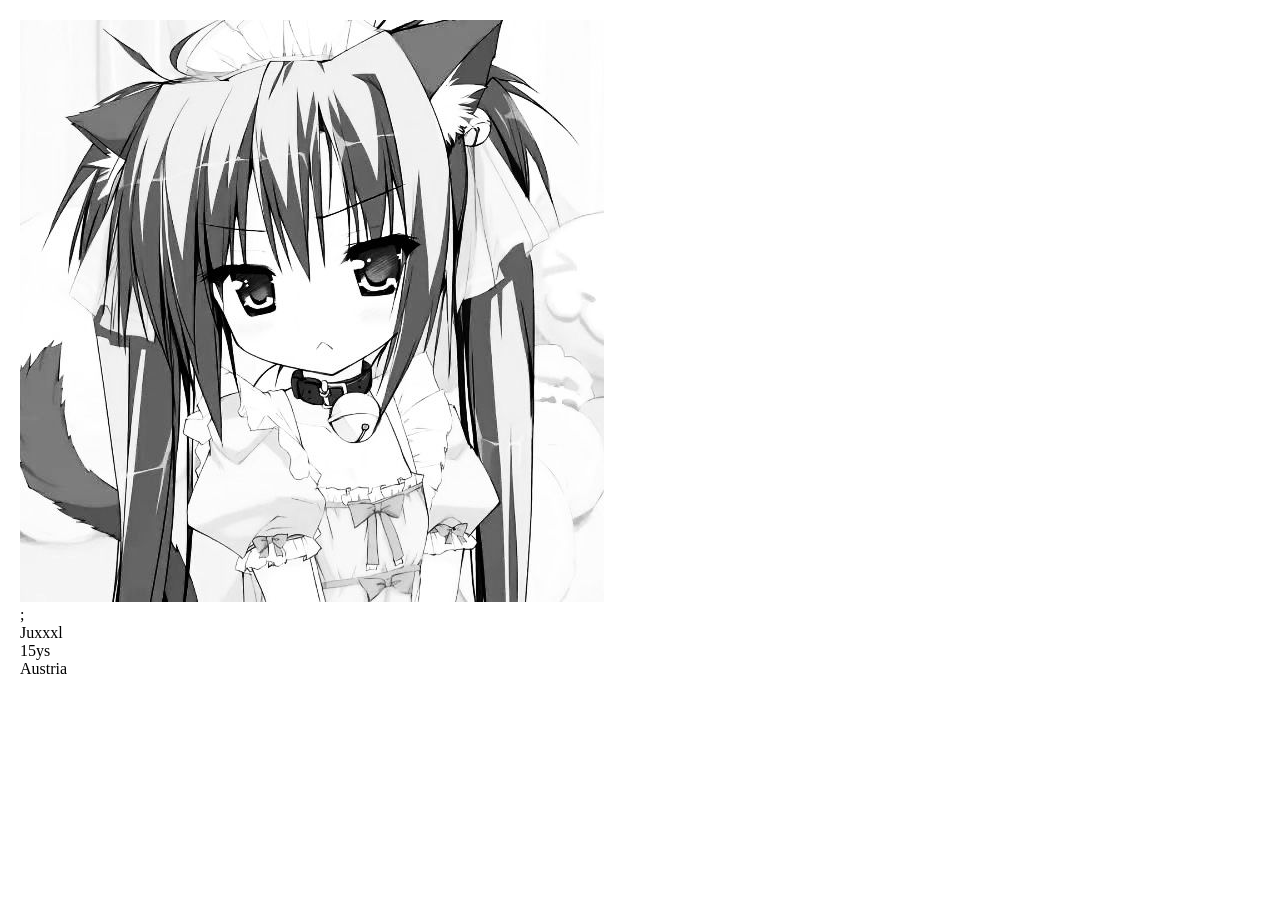
==== index.html @ 82cc0b57 "added files" ====
<!DOCTYPE html>
<html lang="en">
<head>
  <meta charset="UTF-8">
  <meta name="viewport" content="width=device-width, initial-scale=1">
  <title>My Page</title>
  <link rel="stylesheet" href="style.css">
  <link href="https://fonts.googleapis.com/css2?family=Russo+One&display=swap" rel="stylesheet">
</head>
<body>

  <div class="main-card">

    <div class="info-card">

      <img src="assets/pfp.jpg" alt="my pfp">;

      <p class="self info">Juxxxl</p>
      <p class="self info">15ys</p>
      <p class="self info">Austria</p>

      <div class ="social-links">

        <a

      </div>


    </div>

    <div class="bio-card">



    </div>

  </div>


  <script src="script.js"></script>
</body>
</html>
---- style.css ----
* { box-sizing: border-box; margin: 0; padding: 0; }

:root {
    --main-font: "Manrope", sans-serif;
    --main-color: #ffb3ff;
}

/* font-family: "Russo One", sans-serif; */

.main-card {

    display: grid;
    grid-template-columns: 220px 1fr;
    gap: 16x;
    padding: 20px;

}

.info-card img {
    
}
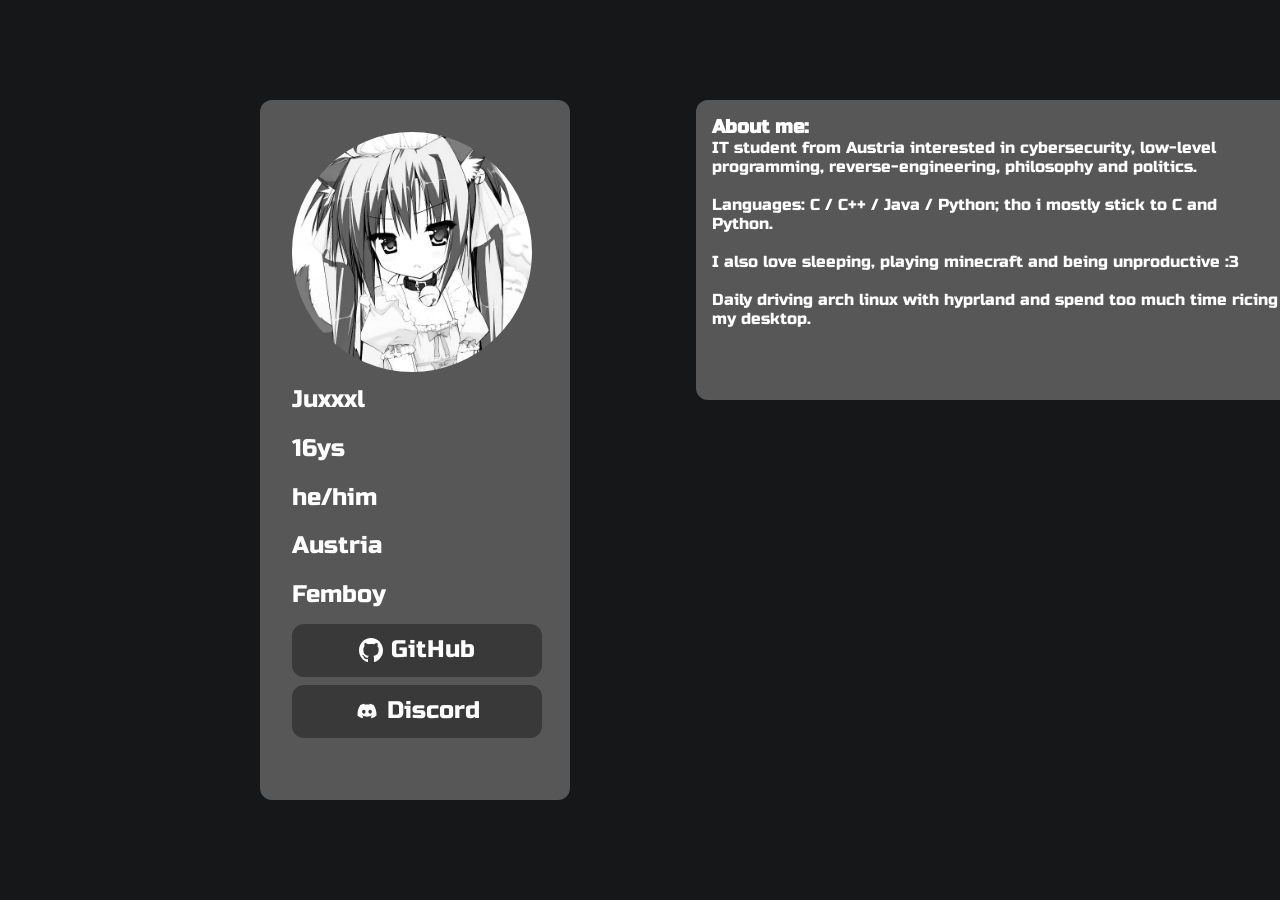
==== commit 0645ea11: "added everything ( i added so much idk what to call this commit msg )" ====
--- a/index.html
+++ b/index.html
@@ -13,29 +13,70 @@
 
     <div class="info-card">
 
-      <img src="assets/pfp.jpg" alt="my pfp">;
+      <img src="assets/pfp.jpg" alt="my pfp">
 
-      <p class="self info">Juxxxl</p>
-      <p class="self info">15ys</p>
-      <p class="self info">Austria</p>
+      <p class="self-info">Juxxxl</p>
+      <p class="self-info">16ys</p>
+      <p class="self-info">he/him</p>
+      <p class="self-info">Austria</p>
+      <p class="self-info">Femboy</p>
 
-      <div class ="social-links">
-
-        <a
-
+      <div class="socials-card">
+        <a href="https://github.com/juxxxl" class="social-link">
+          <svg fill="currentColor" width="24px" height="24px" viewBox="0 0 20 20" version="1.1" xmlns="http://www.w3.org/2000/svg" xmlns:xlink="http://www.w3.org/1999/xlink">
+              <defs></defs>
+              <g id="Page-1" stroke="none" stroke-width="1" fill="none" fill-rule="evenodd">
+                  <g id="Dribbble-Light-Preview" transform="translate(-140.000000, -7559.000000)">
+                      <g id="icons" transform="translate(56.000000, 160.000000)">
+                          <path fill="currentColor" d="M94,7399 C99.523,7399 104,7403.59 104,7409.253 C104,7413.782 101.138,7417.624 97.167,7418.981 C96.66,7419.082 96.48,7418.762 96.48,7418.489 C96.48,7418.151 96.492,7417.047 96.492,7415.675 C96.492,7414.719 96.172,7414.095 95.813,7413.777 C98.04,7413.523 100.38,7412.656 100.38,7408.718 C100.38,7407.598 99.992,7406.684 99.35,7405.966 C99.454,7405.707 99.797,7404.664 99.252,7403.252 C99.252,7403.252 98.414,7402.977 96.505,7404.303 C95.706,7404.076 94.85,7403.962 94,7403.958 C93.15,7403.962 92.295,7404.076 91.497,7404.303 C89.586,7402.977 88.746,7403.252 88.746,7403.252 C88.203,7404.664 88.546,7405.707 88.649,7405.966 C88.01,7406.684 87.619,7407.598 87.619,7408.718 C87.619,7412.646 89.954,7413.526 92.175,7413.785 C91.889,7414.041 91.63,7414.493 91.54,7415.156 C90.97,7415.418 89.522,7415.871 88.63,7414.304 C88.63,7414.304 88.101,7413.319 87.097,7413.247 C87.097,7413.247 86.122,7413.234 87.029,7413.87 C87.029,7413.87 87.684,7414.185 88.139,7415.37 C88.139,7415.37 88.726,7417.2 91.508,7416.58 C91.513,7417.437 91.522,7418.245 91.522,7418.489 C91.522,7418.76 91.338,7419.077 90.839,7418.982 C86.865,7417.627 84,7413.783 84,7409.253 C84,7403.59 88.478,7399 94,7399"></path>
+                      </g>
+                  </g>
+              </g>
+          </svg>
+          GitHub
+        </a>
       </div>
 
+      <div class="socials-card">
+        <a class="social-link" id="discord-btn" style="cursor:pointer;">
+          <svg xmlns="http://www.w3.org/2000/svg" width="24" height="24" viewBox="0 0 24 24" fill="currentColor">
+            <path d="M18.59 5.88997C17.36 5.31997 16.05 4.89997 14.67 4.65997C14.5 4.95997 14.3 5.36997 14.17 5.69997C12.71 5.47997 11.26 5.47997 9.83001 5.69997C9.69001 5.36997 9.49001 4.95997 9.32001 4.65997C7.94001 4.89997 6.63001 5.31997 5.40001 5.88997C2.92001 9.62997 2.25001 13.28 2.58001 16.87C4.23001 18.1 5.82001 18.84 7.39001 19.33C7.78001 18.8 8.12001 18.23 8.42001 17.64C7.85001 17.43 7.31001 17.16 6.80001 16.85C6.94001 16.75 7.07001 16.64 7.20001 16.54C10.33 18 13.72 18 16.81 16.54C16.94 16.65 17.07 16.75 17.21 16.85C16.7 17.16 16.15 17.42 15.59 17.64C15.89 18.23 16.23 18.8 16.62 19.33C18.19 18.84 19.79 18.1 21.43 16.87C21.82 12.7 20.76 9.08997 18.61 5.88997H18.59ZM8.84001 14.67C7.90001 14.67 7.13001 13.8 7.13001 12.73C7.13001 11.66 7.88001 10.79 8.84001 10.79C9.80001 10.79 10.56 11.66 10.55 12.73C10.55 13.79 9.80001 14.67 8.84001 14.67ZM15.15 14.67C14.21 14.67 13.44 13.8 13.44 12.73C13.44 11.66 14.19 10.79 15.15 10.79C16.11 10.79 16.87 11.66 16.86 12.73C16.86 13.79 16.11 14.67 15.15 14.67Z"/>
+          </svg>
+          Discord
+        </a>
+      </div>
 
     </div>
 
     <div class="bio-card">
 
+      <h3 class="big-text-lol-">About me:</h3>
 
+      <p>
+        IT student from Austria interested in cybersecurity, low-level programming, reverse-engineering, philosophy and politics.
+        <br><br>Languages: C / C++ / Java / Python; tho i mostly stick to C and Python.
+        <br><br>I also love sleeping, playing minecraft and being unproductive :3
+        <br><br>Daily driving arch linux with hyprland and spend too much time ricing my desktop.
+      </p>
 
     </div>
 
   </div>
 
+  <div id="discord-overlay" style="display:none;">
+    <div id="discord-popup">
+      <div id="discord-banner"></div>
+      <div id="discord-avatar-wrap">
+        <img id="discord-avatar" src="" alt="avatar">
+        <span id="discord-status-dot"></span>
+      </div>
+      <div id="discord-info">
+        <span id="discord-username"></span>
+        <span id="discord-custom-status"></span>
+        <div id="discord-activity"></div>
+      </div>
+    </div>
+  </div>
 
   <script src="script.js"></script>
 </body>
--- a/style.css
+++ b/style.css
@@ -1,21 +1,147 @@
 * { box-sizing: border-box; margin: 0; padding: 0; }
-
 :root {
-    --main-font: "Manrope", sans-serif;
-    --main-color: #ffb3ff;
+--main-font: "Russo One", sans-serif;
+--main-color: #6a0dad;
 }
 
-/* font-family: "Russo One", sans-serif; */
+body {
+    font-family: var(--main-font);
+    background: #151718;
+    color: #ffffff;
+    min-height: 100vh;
+    display: flex;
+    justify-content: center;
+    align-items: center;
+}
 
 .main-card {
+    display: grid;
+    grid-template-columns: 420px 1fr;
+    gap: 16px;
+    padding: 20px;
+    margin: 0 auto;
+    max-width: 800px;
+}
 
-    display: grid;
-    grid-template-columns: 220px 1fr;
-    gap: 16x;
-    padding: 20px;
-
+.info-card {
+    gap: 8px;
+    display: flex;
+    flex-direction: column;
+    background: #575757;
+    border-radius: 12px;
+    padding: 32px;
+    width: 310px;
+    height: 700px;
+    font-size: 24px;
+    line-height: 1.7;
 }
 
 .info-card img {
-    
+    width: 240px;
+    height: 240px;
+    display: block;
+    border-radius: 50%;
+}
+
+.socials-card {
+    display: flex;
+    flex-direction: column;
+    align-items: center;
+    gap: 8px;
+    background: #373636e2;
+    border-radius: 12px;
+    padding: 6px;
+    width: 250px;
+    height: auto;
+    font-size: 24px;
+}
+
+.social-link {
+    margin-top: 0px;
+    color: #ffffff;
+    text-decoration: none;
+    display: flex;
+    align-items: center;
+    gap: 8px;
+    cursor: pointer;
+}
+
+.bio-card {
+    background: #575757;
+    border-radius: 12px;
+    padding: 16px;
+    width: 600px;
+    height: 300px;
+}
+
+#discord-overlay {
+    position: fixed;
+    top: 0; left: 0;
+    width: 100vw;
+    height: 100vh;
+    background: rgba(0,0,0,0.5);
+    display: flex;
+    justify-content: center;
+    align-items: center;
+    z-index: 100;
+}
+
+#discord-popup {
+    background: #18191c;
+    border-radius: 12px;
+    width: 300px;
+    overflow: hidden;
+}
+
+#discord-banner {
+    background: #000000;
+    height: 80px;
+}
+
+#discord-avatar-wrap {
+    position: relative;
+    margin-left: 16px;
+    margin-top: -40px;
+    width: fit-content;
+}
+
+#discord-avatar {
+    width: 80px;
+    height: 80px;
+    border-radius: 50%;
+    border: 6px solid #18191c;
+}
+
+#discord-status-dot {
+    position: absolute;
+    bottom: 4px;
+    right: 4px;
+    width: 16px;
+    height: 16px;
+    border-radius: 50%;
+    border: 3px solid #18191c;
+}
+
+#discord-info {
+    padding: 12px 16px 16px;
+    display: flex;
+    flex-direction: column;
+    gap: 4px;
+}
+
+#discord-username {
+    font-size: 18px;
+    font-weight: bold;
+    color: #ffffff;
+}
+
+#discord-custom-status {
+    font-size: 13px;
+    color: #b9bbbe;
+}
+
+#discord-activity {
+    font-size: 12px;
+    color: #b9bbbe;
+    margin-top: 8px;
 }
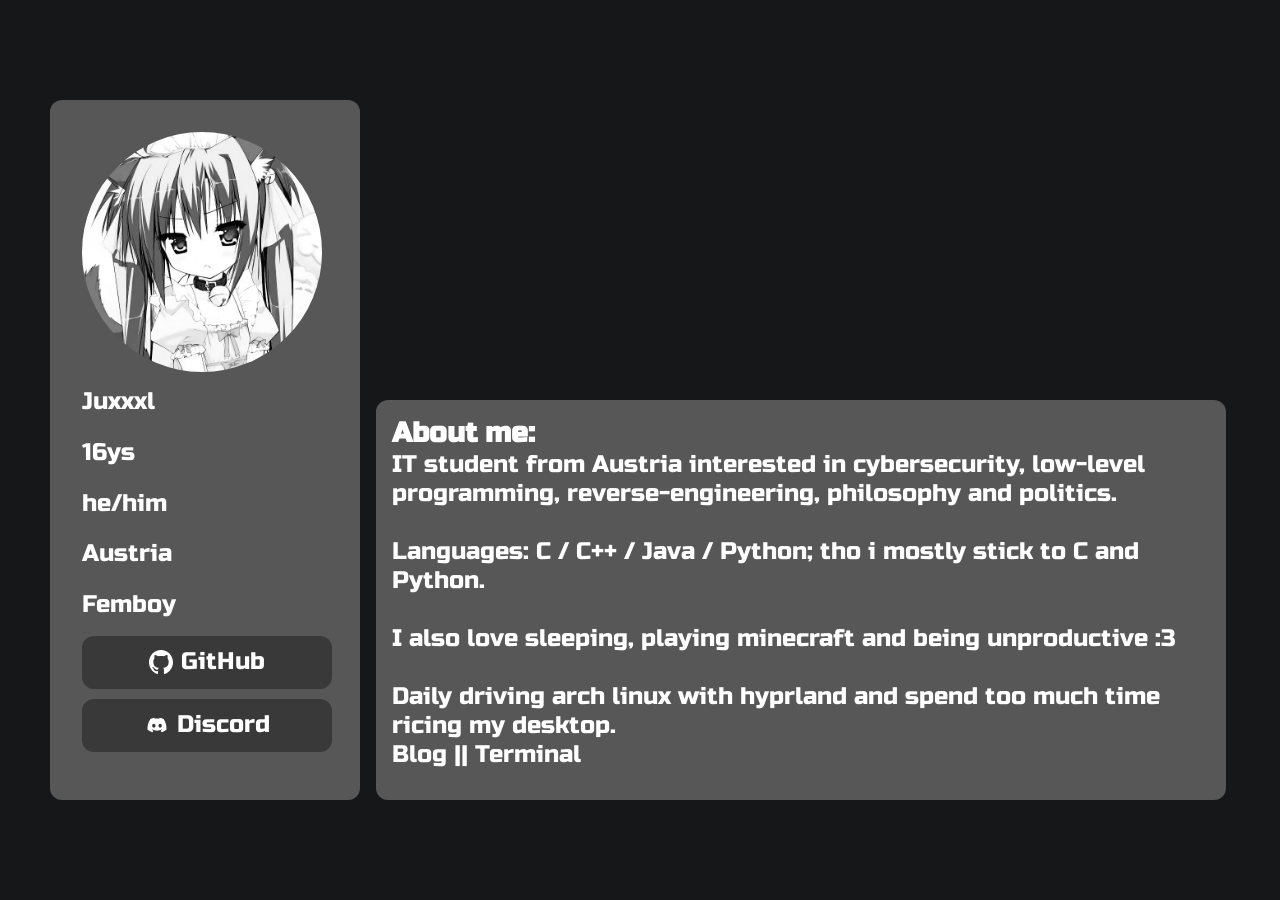
==== commit f4881b06: "refinded discord popup / adjusted layout and small fixes" ====
--- a/index.html
+++ b/index.html
@@ -58,6 +58,10 @@
         <br><br>I also love sleeping, playing minecraft and being unproductive :3
         <br><br>Daily driving arch linux with hyprland and spend too much time ricing my desktop.
       </p>
+      <div class="blog/terminal">
+        <span onclick="alert('coming soon')" style="cursor:pointer;">Blog</span> <span> || </span> <span onclick="alert('coming soon, maybe')" style="cursor:pointer;">Terminal</span>  
+      </div>
+ 
 
     </div>
 
@@ -72,8 +76,11 @@
       </div>
       <div id="discord-info">
         <span id="discord-username"></span>
+        <span id="discord-bio"></span>
         <span id="discord-custom-status"></span>
-        <div id="discord-activity"></div>
+        <div id="discord-activity-box">
+          <div id="discord-activity"></div>
+        </div>
       </div>
     </div>
   </div>
--- a/style.css
+++ b/style.css
@@ -10,21 +10,23 @@
     color: #ffffff;
     min-height: 100vh;
     display: flex;
-    justify-content: center;
+    justify-content: flex-start;
+    padding-right: 200px;
     align-items: center;
 }
 
 .main-card {
     display: grid;
-    grid-template-columns: 420px 1fr;
+    grid-template-columns: 310px 1fr;
     gap: 16px;
-    padding: 20px;
+    padding: 10px;
     margin: 0 auto;
-    max-width: 800px;
+    max-width: 1000px;
+    align-items: end;
 }
 
 .info-card {
-    gap: 8px;
+    gap: 10px;
     display: flex;
     flex-direction: column;
     background: #575757;
@@ -70,8 +72,17 @@
     background: #575757;
     border-radius: 12px;
     padding: 16px;
-    width: 600px;
-    height: 300px;
+    width: 850px;
+    height: 400px;
+    font-size: 24px;
+    flex-direction: column;
+    justify-content: space-between;
+}
+
+.blog-terminal {
+
+    font-size: 100px !important;
+
 }
 
 #discord-overlay {
@@ -89,13 +100,16 @@
 #discord-popup {
     background: #18191c;
     border-radius: 12px;
-    width: 300px;
+    width: 320px;
+    
     overflow: hidden;
 }
 
 #discord-banner {
-    background: #000000;
     height: 80px;
+    background-image: url("banner.gif");
+    background-size: cover;
+    background-position: center;
 }
 
 #discord-avatar-wrap {
@@ -140,8 +154,39 @@
     color: #b9bbbe;
 }
 
+#discord-bio {
+  font-size: 13px;
+  color: #b9bbbe;
+}
+
+#discord-activity-box {
+  background: #111214;
+  border-radius: 8px;
+  padding: 10px 12px;
+  margin-top: 8px;
+}
+
 #discord-activity {
-    font-size: 12px;
-    color: #b9bbbe;
-    margin-top: 8px;
+  font-size: 12px;
+  color: #b9bbbe;
+}
+
+#discord-activity-inner {
+  display: flex;
+  gap: 12px;
+  align-items: center;
+}
+
+#discord-activity-text {
+  display: flex;
+  flex-direction: column;
+  gap: 2px;
+  font-size: 12px;
+  color: #b9bbbe;
+}
+
+#discord-activity-name {
+  font-size: 13px;
+  font-weight: bold;
+  color: #ffffff;
 }
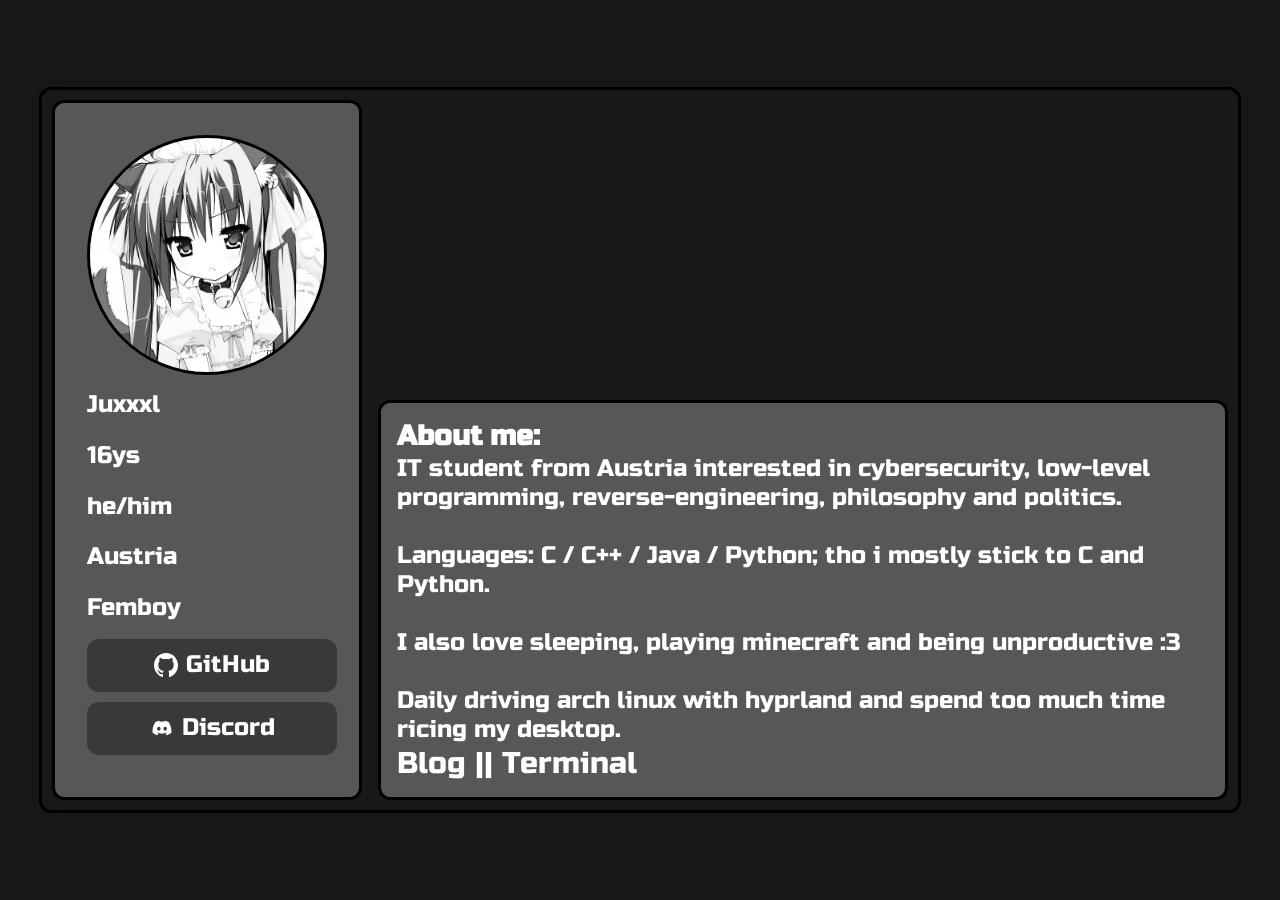
==== commit b381cae8: "did shit idk" ====
--- a/index.html
+++ b/index.html
@@ -57,8 +57,8 @@
         <br><br>Languages: C / C++ / Java / Python; tho i mostly stick to C and Python.
         <br><br>I also love sleeping, playing minecraft and being unproductive :3
         <br><br>Daily driving arch linux with hyprland and spend too much time ricing my desktop.
-      </p>
-      <div class="blog/terminal">
+     </p>
+      <div class="blog-terminal">
         <span onclick="alert('coming soon')" style="cursor:pointer;">Blog</span> <span> || </span> <span onclick="alert('coming soon, maybe')" style="cursor:pointer;">Terminal</span>  
       </div>
  
--- a/style.css
+++ b/style.css
@@ -1,7 +1,7 @@
 * { box-sizing: border-box; margin: 0; padding: 0; }
 :root {
 --main-font: "Russo One", sans-serif;
---main-color: #6a0dad;
+--main-color: #000000;
 }
 
 body {
@@ -10,19 +10,23 @@
     color: #ffffff;
     min-height: 100vh;
     display: flex;
-    justify-content: flex-start;
-    padding-right: 200px;
+    justify-content: center;
+    padding-right: 0;
     align-items: center;
 }
 
 .main-card {
     display: grid;
     grid-template-columns: 310px 1fr;
+    background: #23232315;
     gap: 16px;
     padding: 10px;
     margin: 0 auto;
-    max-width: 1000px;
+    max-width: 10000px;
     align-items: end;
+    border-radius: 12px;
+    border-style: solid;
+    border-color: var(--main-color);
 }
 
 .info-card {
@@ -36,6 +40,8 @@
     height: 700px;
     font-size: 24px;
     line-height: 1.7;
+    border-style: solid;
+    border-color: var(--main-color);
 }
 
 .info-card img {
@@ -43,6 +49,8 @@
     height: 240px;
     display: block;
     border-radius: 50%;
+    border-style: solid;
+    border-color: var(--main-color);
 }
 
 .socials-card {
@@ -71,17 +79,20 @@
 .bio-card {
     background: #575757;
     border-radius: 12px;
+    display: flex;
     padding: 16px;
     width: 850px;
     height: 400px;
     font-size: 24px;
     flex-direction: column;
     justify-content: space-between;
+    border-style: solid;
+    border-color: var(--main-color);
 }
 
 .blog-terminal {
 
-    font-size: 100px !important;
+    font-size: 30px !important;
 
 }
 
@@ -101,7 +112,6 @@
     background: #18191c;
     border-radius: 12px;
     width: 320px;
-    
     overflow: hidden;
 }
 
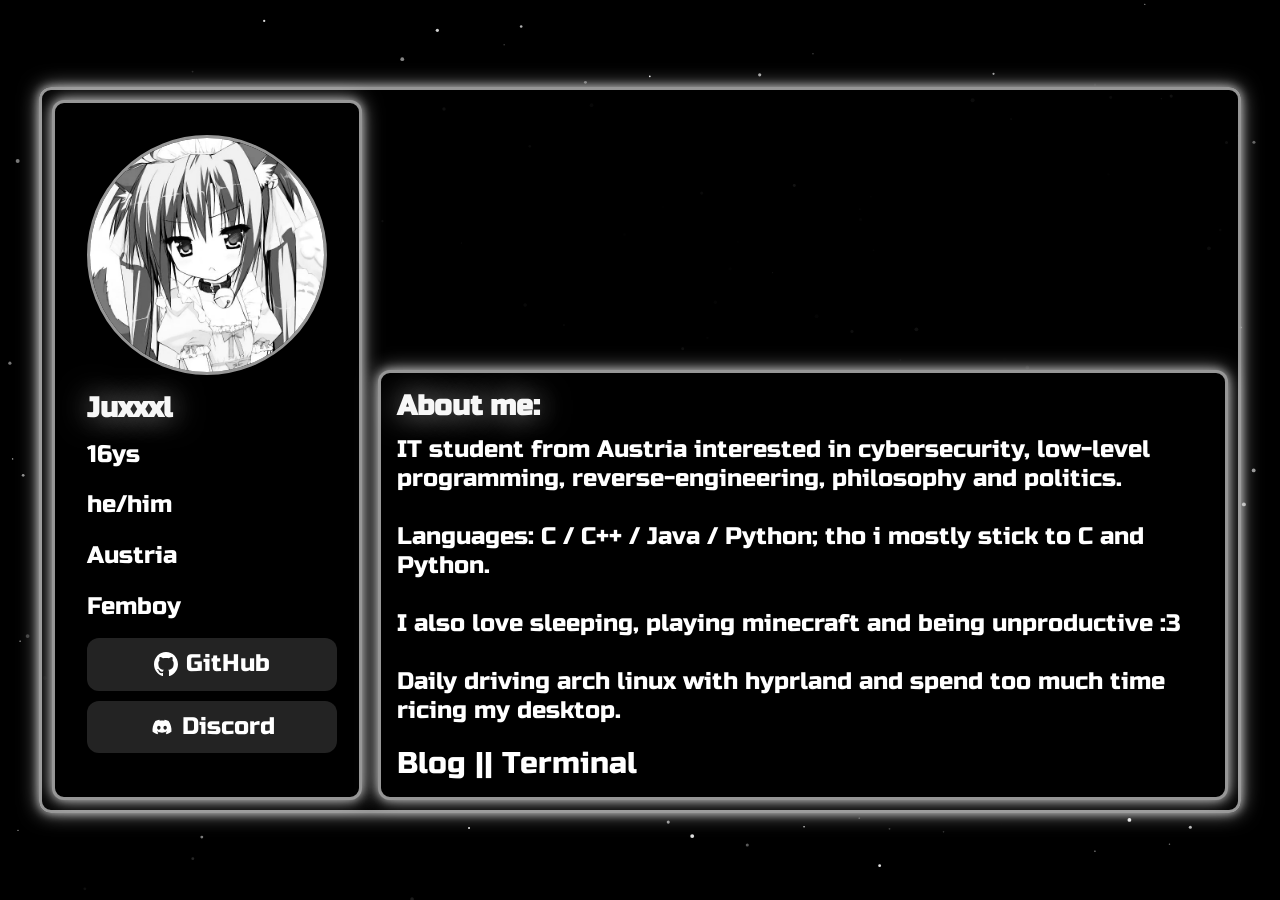
==== commit 5d2d9e5c: "added star background, glow effects, and adjusted text and color" ====
--- a/index.html
+++ b/index.html
@@ -7,7 +7,10 @@
   <link rel="stylesheet" href="style.css">
   <link href="https://fonts.googleapis.com/css2?family=Russo+One&display=swap" rel="stylesheet">
 </head>
+
 <body>
+
+  <canvas id="starfield" style="position:fixed;top:0;left:0;z-index:-1;"></canvas>
 
   <div class="main-card">
 
@@ -15,7 +18,7 @@
 
       <img src="assets/pfp.jpg" alt="my pfp">
 
-      <p class="self-info">Juxxxl</p>
+      <h3 class="big-text-lol-">Juxxxl</h3>
       <p class="self-info">16ys</p>
       <p class="self-info">he/him</p>
       <p class="self-info">Austria</p>
@@ -86,5 +89,61 @@
   </div>
 
   <script src="script.js"></script>
+  <script>
+const canvas = document.getElementById("starfield");
+const ctx = canvas.getContext("2d");
+
+let stars = [];
+
+function makeStars() {
+  stars = Array.from({ length: 150 }, () => ({
+    x: Math.random() * canvas.width,
+    y: Math.random() * canvas.height,
+    r: Math.random() * 1.5 + 0.5,
+    opacity: Math.random(),
+    flickerSpeed: Math.random() * 0.03 + 0.005,
+    flickerDir: Math.random() > 0.5 ? 1 : -1,
+    vx: (Math.random() - 0.5) * 0.3,
+    vy: (Math.random() - 0.5) * 0.3,
+  }));
+}
+
+function resize() {
+  canvas.width = window.innerWidth;
+  canvas.height = window.innerHeight;
+  makeStars();
+}
+
+resize();
+window.addEventListener("resize", resize);
+
+function draw() {
+  ctx.fillStyle = "#000000";
+  ctx.fillRect(0, 0, canvas.width, canvas.height);
+
+  stars.forEach(star => {
+    star.opacity += star.flickerSpeed * star.flickerDir;
+    if (star.opacity >= 1) { star.opacity = 1; star.flickerDir = -1; }
+    if (star.opacity <= 0) { star.opacity = 0; star.flickerDir = 1; }
+
+    star.x += star.vx;
+    star.y += star.vy;
+
+    if (star.x < 0) star.x = canvas.width;
+    if (star.x > canvas.width) star.x = 0;
+    if (star.y < 0) star.y = canvas.height;
+    if (star.y > canvas.height) star.y = 0;
+
+    ctx.beginPath();
+    ctx.arc(star.x, star.y, star.r, 0, Math.PI * 2);
+    ctx.fillStyle = `rgba(255,255,255,${star.opacity})`;
+    ctx.fill();
+  });
+
+  requestAnimationFrame(draw);
+}
+
+draw();
+</script>
 </body>
 </html>
--- a/style.css
+++ b/style.css
@@ -1,7 +1,7 @@
 * { box-sizing: border-box; margin: 0; padding: 0; }
 :root {
 --main-font: "Russo One", sans-serif;
---main-color: #000000;
+--main-color: #ffffff96;
 }
 
 body {
@@ -13,12 +13,15 @@
     justify-content: center;
     padding-right: 0;
     align-items: center;
-}
+
+}
+
+
 
 .main-card {
     display: grid;
     grid-template-columns: 310px 1fr;
-    background: #23232315;
+    background: #000000eb;
     gap: 16px;
     padding: 10px;
     margin: 0 auto;
@@ -27,13 +30,14 @@
     border-radius: 12px;
     border-style: solid;
     border-color: var(--main-color);
+    box-shadow: 0 0 10px var(--main-color), 0 0 20px var(--main-color);y
 }
 
 .info-card {
     gap: 10px;
     display: flex;
     flex-direction: column;
-    background: #575757;
+    background: #000000;
     border-radius: 12px;
     padding: 32px;
     width: 310px;
@@ -42,6 +46,7 @@
     line-height: 1.7;
     border-style: solid;
     border-color: var(--main-color);
+    box-shadow: 0 0 10px var(--main-color), 0 0 20px var(--main-color);
 }
 
 .info-card img {
@@ -51,6 +56,11 @@
     border-radius: 50%;
     border-style: solid;
     border-color: var(--main-color);
+    transition: box-shadow 0.3s;
+}
+
+.info-card img:hover {
+  box-shadow: 0 0 20px var(--main-color);
 }
 
 .socials-card {
@@ -58,7 +68,7 @@
     flex-direction: column;
     align-items: center;
     gap: 8px;
-    background: #373636e2;
+    background: #4040408b;
     border-radius: 12px;
     padding: 6px;
     width: 250px;
@@ -76,18 +86,36 @@
     cursor: pointer;
 }
 
+.social-link:hover {
+  color: #b13cdf;
+  transition: color 0.2s;
+}
+
+.blog-terminal span:hover {
+  color: #b93bf4;
+  transition: color 0.2s;
+}
+
 .bio-card {
-    background: #575757;
+    background: #000000;
     border-radius: 12px;
     display: flex;
     padding: 16px;
     width: 850px;
-    height: 400px;
+    height: 430px;
     font-size: 24px;
     flex-direction: column;
     justify-content: space-between;
     border-style: solid;
     border-color: var(--main-color);
+    box-shadow: 0 0 10px var(--main-color), 0 0 20px var(--main-color);
+}
+
+.big-text-lol- {
+  font-size: 28px;
+  color: #fffffff6;
+  text-shadow: 0 0 30px var(--main-color);
+  margin-bottom: -8px;
 }
 
 .blog-terminal {
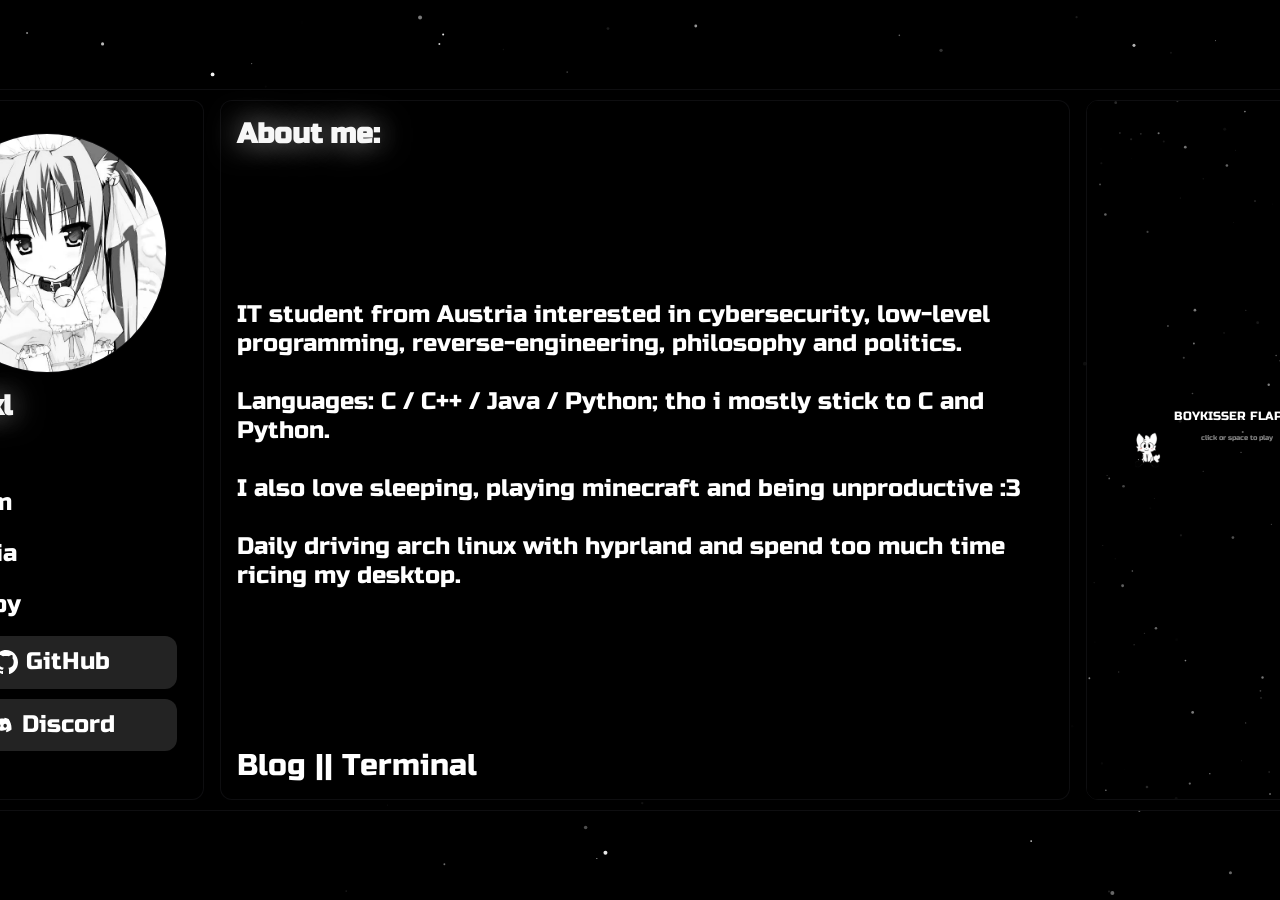
==== commit cf1f68a4: "added boykisser flappybird, changed layout" ====
--- a/index.html
+++ b/index.html
@@ -26,15 +26,14 @@
 
       <div class="socials-card">
         <a href="https://github.com/juxxxl" class="social-link">
-          <svg fill="currentColor" width="24px" height="24px" viewBox="0 0 20 20" version="1.1" xmlns="http://www.w3.org/2000/svg" xmlns:xlink="http://www.w3.org/1999/xlink">
-              <defs></defs>
-              <g id="Page-1" stroke="none" stroke-width="1" fill="none" fill-rule="evenodd">
-                  <g id="Dribbble-Light-Preview" transform="translate(-140.000000, -7559.000000)">
-                      <g id="icons" transform="translate(56.000000, 160.000000)">
-                          <path fill="currentColor" d="M94,7399 C99.523,7399 104,7403.59 104,7409.253 C104,7413.782 101.138,7417.624 97.167,7418.981 C96.66,7419.082 96.48,7418.762 96.48,7418.489 C96.48,7418.151 96.492,7417.047 96.492,7415.675 C96.492,7414.719 96.172,7414.095 95.813,7413.777 C98.04,7413.523 100.38,7412.656 100.38,7408.718 C100.38,7407.598 99.992,7406.684 99.35,7405.966 C99.454,7405.707 99.797,7404.664 99.252,7403.252 C99.252,7403.252 98.414,7402.977 96.505,7404.303 C95.706,7404.076 94.85,7403.962 94,7403.958 C93.15,7403.962 92.295,7404.076 91.497,7404.303 C89.586,7402.977 88.746,7403.252 88.746,7403.252 C88.203,7404.664 88.546,7405.707 88.649,7405.966 C88.01,7406.684 87.619,7407.598 87.619,7408.718 C87.619,7412.646 89.954,7413.526 92.175,7413.785 C91.889,7414.041 91.63,7414.493 91.54,7415.156 C90.97,7415.418 89.522,7415.871 88.63,7414.304 C88.63,7414.304 88.101,7413.319 87.097,7413.247 C87.097,7413.247 86.122,7413.234 87.029,7413.87 C87.029,7413.87 87.684,7414.185 88.139,7415.37 C88.139,7415.37 88.726,7417.2 91.508,7416.58 C91.513,7417.437 91.522,7418.245 91.522,7418.489 C91.522,7418.76 91.338,7419.077 90.839,7418.982 C86.865,7417.627 84,7413.783 84,7409.253 C84,7403.59 88.478,7399 94,7399"></path>
-                      </g>
-                  </g>
+          <svg fill="currentColor" width="24px" height="24px" viewBox="0 0 20 20" xmlns="http://www.w3.org/2000/svg">
+            <g fill="none" fill-rule="evenodd">
+              <g transform="translate(-140,-7559)">
+                <g transform="translate(56,160)">
+                  <path fill="currentColor" d="M94,7399 C99.523,7399 104,7403.59 104,7409.253 C104,7413.782 101.138,7417.624 97.167,7418.981 C96.66,7419.082 96.48,7418.762 96.48,7418.489 C96.48,7418.151 96.492,7417.047 96.492,7415.675 C96.492,7414.719 96.172,7414.095 95.813,7413.777 C98.04,7413.523 100.38,7412.656 100.38,7408.718 C100.38,7407.598 99.992,7406.684 99.35,7405.966 C99.454,7405.707 99.797,7404.664 99.252,7403.252 C99.252,7403.252 98.414,7402.977 96.505,7404.303 C95.706,7404.076 94.85,7403.962 94,7403.958 C93.15,7403.962 92.295,7404.076 91.497,7404.303 C89.586,7402.977 88.746,7403.252 88.746,7403.252 C88.203,7404.664 88.546,7405.707 88.649,7405.966 C88.01,7406.684 87.619,7407.598 87.619,7408.718 C87.619,7412.646 89.954,7413.526 92.175,7413.785 C91.889,7414.041 91.63,7414.493 91.54,7415.156 C90.97,7415.418 89.522,7415.871 88.63,7414.304 C88.63,7414.304 88.101,7413.319 87.097,7413.247 C87.097,7413.247 86.122,7413.234 87.029,7413.87 C87.029,7413.87 87.684,7414.185 88.139,7415.37 C88.139,7415.37 88.726,7417.2 91.508,7416.58 C91.513,7417.437 91.522,7418.245 91.522,7418.489 C91.522,7418.76 91.338,7419.077 90.839,7418.982 C86.865,7417.627 84,7413.783 84,7409.253 C84,7403.59 88.478,7399 94,7399"/>
+                </g>
               </g>
+            </g>
           </svg>
           GitHub
         </a>
@@ -52,21 +51,19 @@
     </div>
 
     <div class="bio-card">
-
       <h3 class="big-text-lol-">About me:</h3>
-
       <p>
         IT student from Austria interested in cybersecurity, low-level programming, reverse-engineering, philosophy and politics.
         <br><br>Languages: C / C++ / Java / Python; tho i mostly stick to C and Python.
         <br><br>I also love sleeping, playing minecraft and being unproductive :3
         <br><br>Daily driving arch linux with hyprland and spend too much time ricing my desktop.
-     </p>
+      </p>
       <div class="blog-terminal">
-        <span onclick="alert('coming soon')" style="cursor:pointer;">Blog</span> <span> || </span> <span onclick="alert('coming soon, maybe')" style="cursor:pointer;">Terminal</span>  
+        <span onclick="alert('coming soon')" style="cursor:pointer;">Blog</span> <span> || </span> <span onclick="alert('coming soon, maybe')" style="cursor:pointer;">Terminal</span>
       </div>
- 
+    </div>
 
-    </div>
+    <iframe src="flappy.html" style="height:700px; border:1px solid rgba(49,49,53,0.3); border-radius:12px;"></iframe>
 
   </div>
 
@@ -125,15 +122,12 @@
     star.opacity += star.flickerSpeed * star.flickerDir;
     if (star.opacity >= 1) { star.opacity = 1; star.flickerDir = -1; }
     if (star.opacity <= 0) { star.opacity = 0; star.flickerDir = 1; }
-
     star.x += star.vx;
     star.y += star.vy;
-
     if (star.x < 0) star.x = canvas.width;
     if (star.x > canvas.width) star.x = 0;
     if (star.y < 0) star.y = canvas.height;
     if (star.y > canvas.height) star.y = 0;
-
     ctx.beginPath();
     ctx.arc(star.x, star.y, star.r, 0, Math.PI * 2);
     ctx.fillStyle = `rgba(255,255,255,${star.opacity})`;
@@ -144,6 +138,6 @@
 }
 
 draw();
-</script>
+  </script>
 </body>
 </html>
--- a/style.css
+++ b/style.css
@@ -6,7 +6,7 @@
 
 body {
     font-family: var(--main-font);
-    background: #151718;
+
     color: #ffffff;
     min-height: 100vh;
     display: flex;
@@ -20,17 +20,18 @@
 
 .main-card {
     display: grid;
-    grid-template-columns: 310px 1fr;
+    grid-template-columns: 310px 850px 300px;
     background: #000000eb;
     gap: 16px;
     padding: 10px;
     margin: 0 auto;
     max-width: 10000px;
-    align-items: end;
-    border-radius: 12px;
-    border-style: solid;
-    border-color: var(--main-color);
-    box-shadow: 0 0 10px var(--main-color), 0 0 20px var(--main-color);y
+    align-items: stretch;
+    border-radius: 12px;
+    border-style: solid;
+    border-color: var(--main-color);
+    border: 1px solid rgba(49, 49, 53, 0.3);
+    box-shadow: none;
 }
 
 .info-card {
@@ -46,7 +47,8 @@
     line-height: 1.7;
     border-style: solid;
     border-color: var(--main-color);
-    box-shadow: 0 0 10px var(--main-color), 0 0 20px var(--main-color);
+    border: 1px solid rgba(49, 49, 53, 0.3);
+    box-shadow: none;
 }
 
 .info-card img {
@@ -57,10 +59,12 @@
     border-style: solid;
     border-color: var(--main-color);
     transition: box-shadow 0.3s;
+    border: 1px solid rgba(49, 49, 53, 0.3);
 }
 
 .info-card img:hover {
   box-shadow: 0 0 20px var(--main-color);
+  border: 1px solid rgba(49, 49, 53, 0.3);
 }
 
 .socials-card {
@@ -101,14 +105,15 @@
     border-radius: 12px;
     display: flex;
     padding: 16px;
-    width: 850px;
-    height: 430px;
+    width: 100%;
+    height: auto;
     font-size: 24px;
     flex-direction: column;
     justify-content: space-between;
     border-style: solid;
     border-color: var(--main-color);
-    box-shadow: 0 0 10px var(--main-color), 0 0 20px var(--main-color);
+    border: 1px solid rgba(49, 49, 53, 0.3);
+    box-shadow: none;
 }
 
 .big-text-lol- {
@@ -123,6 +128,13 @@
     font-size: 30px !important;
 
 }
+
+iframe {
+  border: 1px solid rgba(49, 49, 53, 0.3);
+  box-shadow: none;
+  border-radius: 12px;
+}
+
 
 #discord-overlay {
     position: fixed;
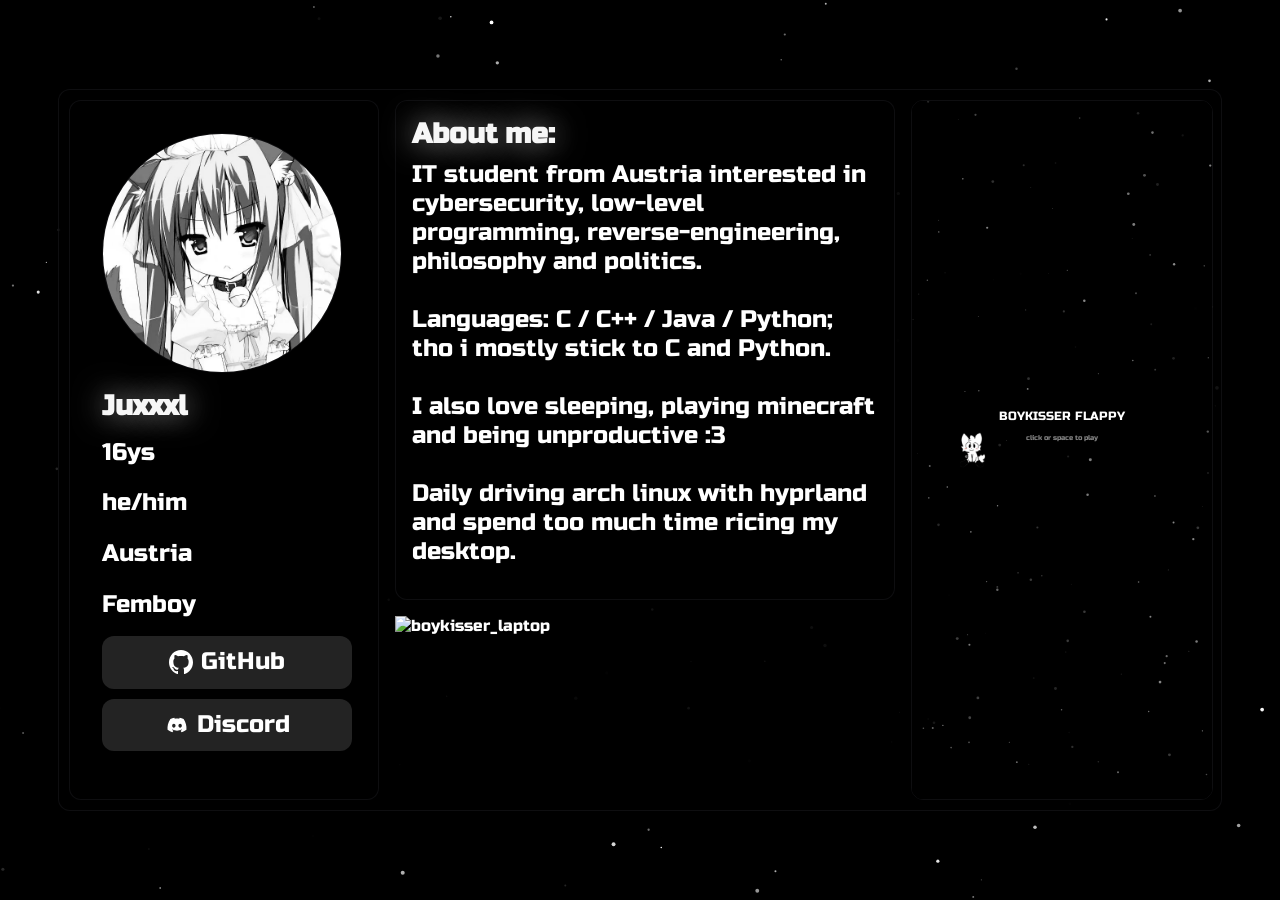
==== commit ea100422: "added boykisser image, changed layout, removed blog and terminal button" ====
--- a/index.html
+++ b/index.html
@@ -50,16 +50,22 @@
 
     </div>
 
-    <div class="bio-card">
-      <h3 class="big-text-lol-">About me:</h3>
-      <p>
-        IT student from Austria interested in cybersecurity, low-level programming, reverse-engineering, philosophy and politics.
-        <br><br>Languages: C / C++ / Java / Python; tho i mostly stick to C and Python.
-        <br><br>I also love sleeping, playing minecraft and being unproductive :3
-        <br><br>Daily driving arch linux with hyprland and spend too much time ricing my desktop.
-      </p>
-      <div class="blog-terminal">
-        <span onclick="alert('coming soon')" style="cursor:pointer;">Blog</span> <span> || </span> <span onclick="alert('coming soon, maybe')" style="cursor:pointer;">Terminal</span>
+    <div style="display:flex; flex-direction:column; gap:16px;">
+      <div class="bio-card">
+        <h3 class="big-text-lol-">About me:</h3>
+        <p>
+          IT student from Austria interested in cybersecurity, low-level programming, reverse-engineering, philosophy and politics.
+          <br><br>Languages: C / C++ / Java / Python; tho i mostly stick to C and Python.
+          <br><br>I also love sleeping, playing minecraft and being unproductive :3
+          <br><br>Daily driving arch linux with hyprland and spend too much time ricing my desktop.
+        </p>
+          <div class="blog-terminal">
+            <!-- <span onclick="alert('coming soon')" style="cursor:pointer;">Blog</span> <span> || </span> <span onclick="alert('coming soon, maybe')" style="cursor:pointer;">Terminal</span> <span> || </span> <span onclick="document.getElementById('worldview-overlay').style.display='flex'" style="cursor:pointer;">My Philosophical Worldview</span> -->
+          </div>
+      </div>
+
+      <div class="boykisser">
+        <img src="assets/boykisser_laptop.png" alt="boykisser_laptop">
       </div>
     </div>
 
--- a/style.css
+++ b/style.css
@@ -16,11 +16,9 @@
 
 }
 
-
-
 .main-card {
     display: grid;
-    grid-template-columns: 310px 850px 300px;
+    grid-template-columns: 310px 500px 300px;
     background: #000000eb;
     gap: 16px;
     padding: 10px;
@@ -63,8 +61,8 @@
 }
 
 .info-card img:hover {
-  box-shadow: 0 0 20px var(--main-color);
-  border: 1px solid rgba(49, 49, 53, 0.3);
+    box-shadow: 0 0 20px var(--main-color);
+    border: 1px solid rgba(49, 49, 53, 0.3);
 }
 
 .socials-card {
@@ -91,12 +89,12 @@
 }
 
 .social-link:hover {
-  color: #b13cdf;
+  color: #000000;
   transition: color 0.2s;
 }
 
 .blog-terminal span:hover {
-  color: #b93bf4;
+  color: #747474;
   transition: color 0.2s;
 }
 
@@ -106,7 +104,7 @@
     display: flex;
     padding: 16px;
     width: 100%;
-    height: auto;
+    height: 500px;
     font-size: 24px;
     flex-direction: column;
     justify-content: space-between;
@@ -134,7 +132,6 @@
   box-shadow: none;
   border-radius: 12px;
 }
-
 
 #discord-overlay {
     position: fixed;
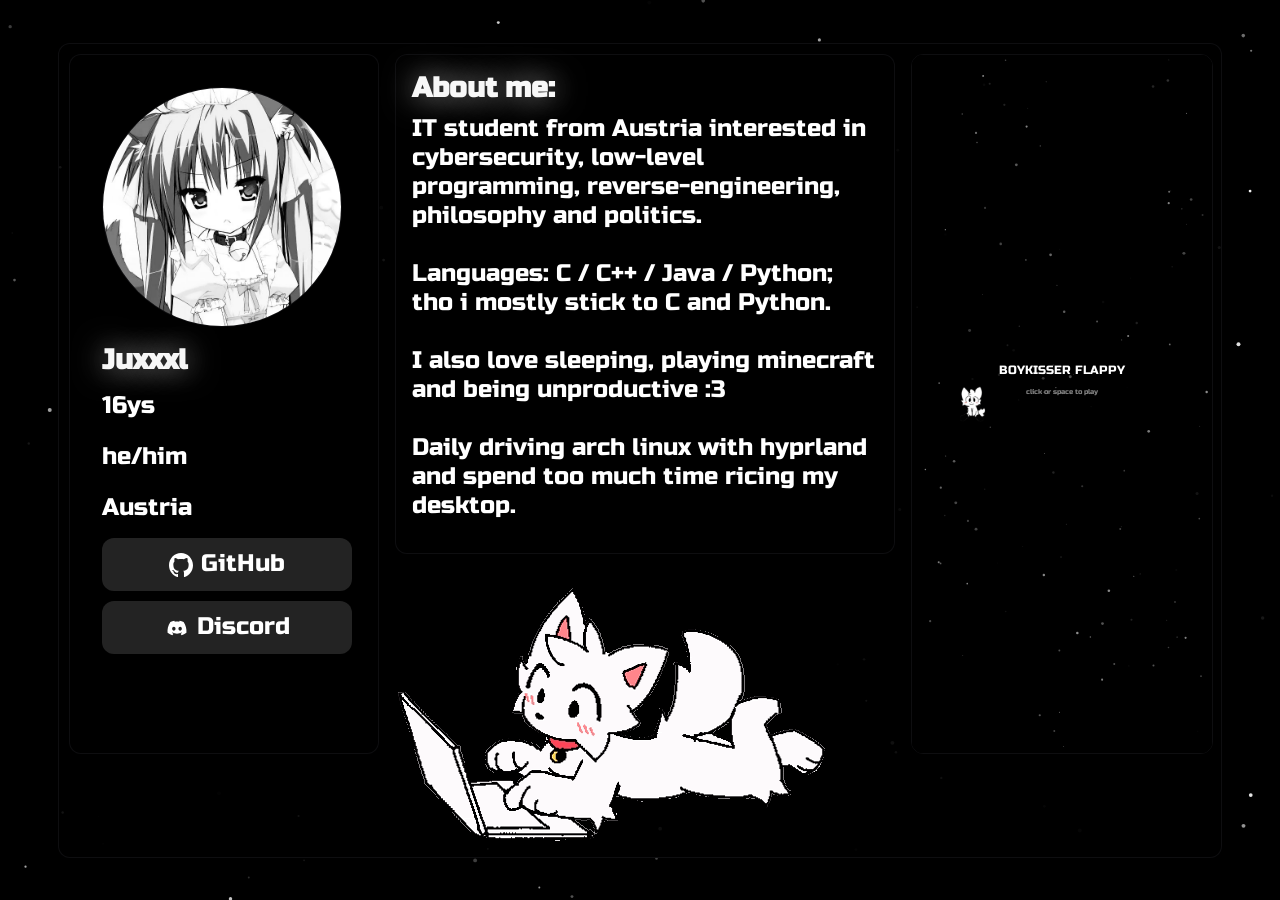
==== commit 0d2ca07d: "index.html aktualisieren" ====
--- a/index.html
+++ b/index.html
@@ -21,8 +21,7 @@
       <h3 class="big-text-lol-">Juxxxl</h3>
       <p class="self-info">16ys</p>
       <p class="self-info">he/him</p>
-      <p class="self-info">Austria</p>
-      <p class="self-info">Femboy</p>
+      <p class="self-info">Austria</>
 
       <div class="socials-card">
         <a href="https://github.com/juxxxl" class="social-link">
@@ -64,9 +63,14 @@
           </div>
       </div>
 
+      <div class="worldview">
+        <p>
+      </div>
+
       <div class="boykisser">
-        <img src="assets/boykisser_laptop.png" alt="boykisser_laptop">
+        <img src="assets/boykisser_laptop.gif" alt="boykisser_laptop">
       </div>
+
     </div>
 
     <iframe src="flappy.html" style="height:700px; border:1px solid rgba(49,49,53,0.3); border-radius:12px;"></iframe>
@@ -145,5 +149,15 @@
 
 draw();
   </script>
+  <div id="worldview-overlay" style="display:none; position:fixed; top:0; left:0; width:100vw; height:100vh; background:rgba(0,0,0,0.85); justify-content:center; align-items:center; z-index:200;">
+    <div style="background:#0a0a0a; border:1px solid rgba(49,49,53,0.5); border-radius:12px; padding:32px; max-width:600px; width:90%; color:#fff; font-family:'Russo One',sans-serif; line-height:1.8; font-size:16px;">
+      <h2 style="margin-bottom:16px; text-shadow: 0 0 20px rgba(255,255,255,0.3);"></h2>
+      <p>I love cats.</p>
+      <br>
+      <p>more text here.</p>
+      <br>
+      <span onclick="document.getElementById('worldview-overlay').style.display='none'" style="cursor:pointer; color:rgba(255,255,255,0.4); font-size:13px;">[ close ]</span>
+    </div>
+  </div>
 </body>
 </html>
